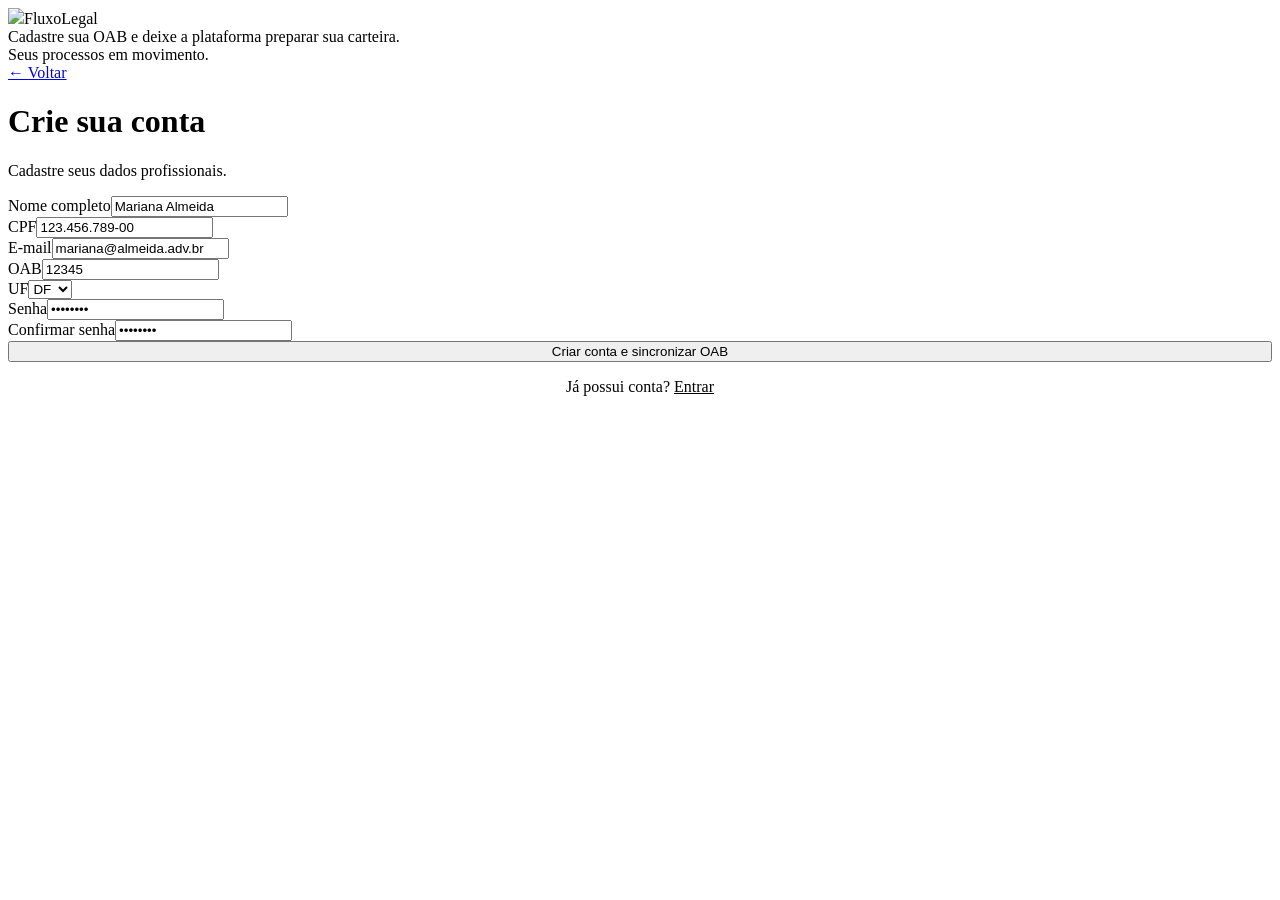
==== cadastro.html @ 8bb3e583 "Add files via upload" ====
<!doctype html><html lang="pt-BR"><head><meta charset="utf-8"><meta name="viewport" content="width=device-width,initial-scale=1"><title>Cadastro — FluxoLegal</title><link rel="stylesheet" href="assets/css/styles.css"></head><body>
<div class="auth-shell"><aside class="auth-art"><div class="brand"><img src="assets/images/logo.png"><span>FluxoLegal</span></div><div class="auth-quote">Cadastre sua OAB e deixe a plataforma preparar sua carteira.</div><div class="muted">Seus processos em movimento.</div></aside>
<main class="auth-form-wrap"><div class="auth-form"><a class="btn btn-secondary" href="index.html">← Voltar</a><h1>Crie sua conta</h1><p class="muted">Cadastre seus dados profissionais.</p><form onsubmit="startOnboarding(event)"><div class="form-grid"><div class="field full"><label>Nome completo</label><input required value="Mariana Almeida"></div><div class="field"><label>CPF</label><input required value="123.456.789-00"></div><div class="field"><label>E-mail</label><input type="email" required value="mariana@almeida.adv.br"></div><div class="field"><label>OAB</label><input required value="12345"></div><div class="field"><label>UF</label><select><option>DF</option><option>SP</option><option>MG</option><option>GO</option><option>TO</option></select></div><div class="field"><label>Senha</label><input type="password" required value="12345678"></div><div class="field"><label>Confirmar senha</label><input type="password" required value="12345678"></div></div><button class="btn btn-primary" style="width:100%">Criar conta e sincronizar OAB</button></form><p class="muted" style="text-align:center">Já possui conta? <a href="login.html" style="color:var(--brand)">Entrar</a></p></div></main></div><script src="assets/js/app.js"></script></body></html>
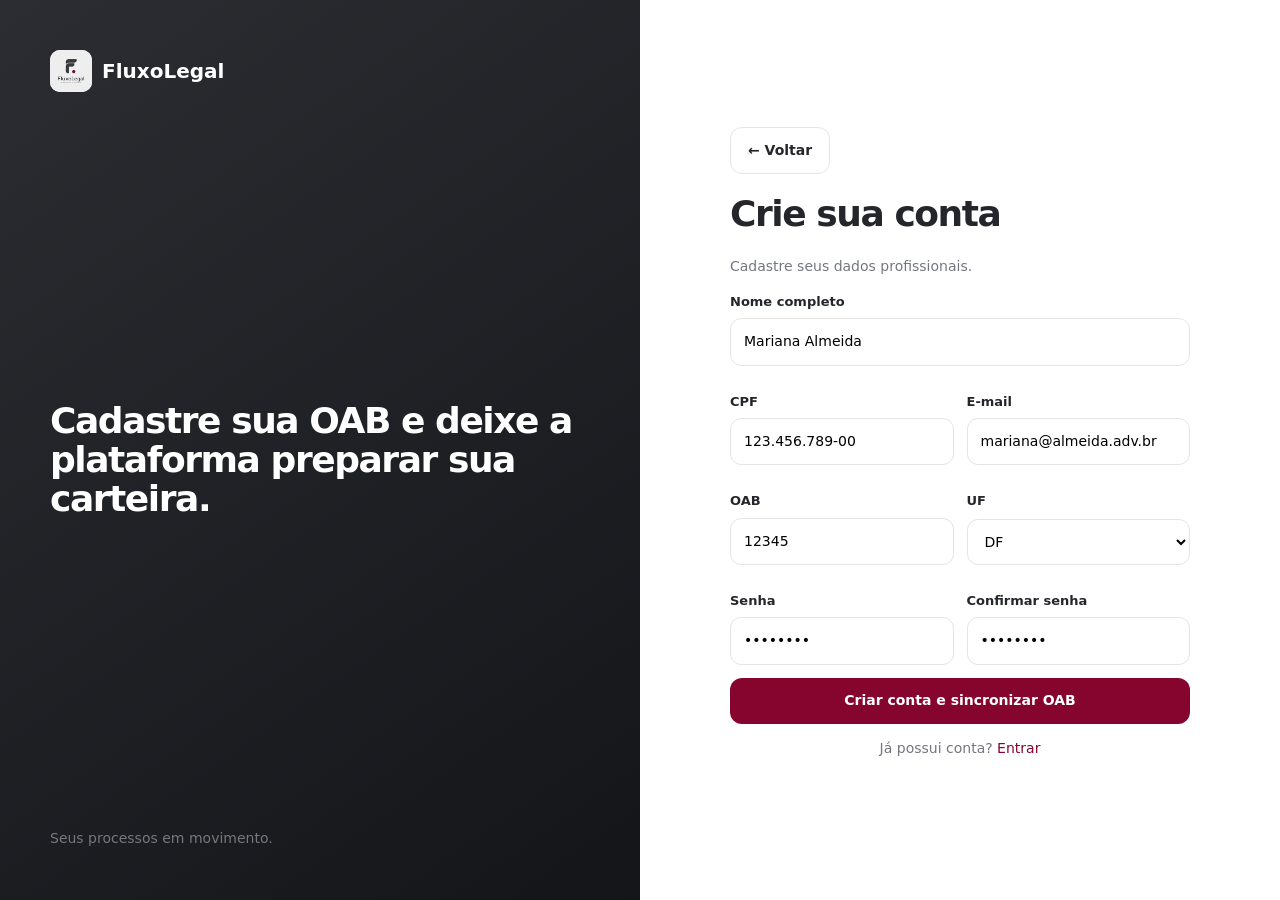
==== commit 6d1fad0c: "Add auth.css stylesheet to cadastro.html" ====
--- a/cadastro.html
+++ b/cadastro.html
@@ -1,3 +1,8 @@
-<!doctype html><html lang="pt-BR"><head><meta charset="utf-8"><meta name="viewport" content="width=device-width,initial-scale=1"><title>Cadastro — FluxoLegal</title><link rel="stylesheet" href="assets/css/styles.css"></head><body>
+<!doctype html><html lang="pt-BR"><head><meta charset="utf-8">
+<meta name="viewport" content="width=device-width,initial-scale=1">
+<title>Cadastro — FluxoLegal</title>
+<link rel="stylesheet" href="assets/css/styles.css">
+<link rel="stylesheet" href="assets/css/auth.css">
+</head><body>
 <div class="auth-shell"><aside class="auth-art"><div class="brand"><img src="assets/images/logo.png"><span>FluxoLegal</span></div><div class="auth-quote">Cadastre sua OAB e deixe a plataforma preparar sua carteira.</div><div class="muted">Seus processos em movimento.</div></aside>
-<main class="auth-form-wrap"><div class="auth-form"><a class="btn btn-secondary" href="index.html">← Voltar</a><h1>Crie sua conta</h1><p class="muted">Cadastre seus dados profissionais.</p><form onsubmit="startOnboarding(event)"><div class="form-grid"><div class="field full"><label>Nome completo</label><input required value="Mariana Almeida"></div><div class="field"><label>CPF</label><input required value="123.456.789-00"></div><div class="field"><label>E-mail</label><input type="email" required value="mariana@almeida.adv.br"></div><div class="field"><label>OAB</label><input required value="12345"></div><div class="field"><label>UF</label><select><option>DF</option><option>SP</option><option>MG</option><option>GO</option><option>TO</option></select></div><div class="field"><label>Senha</label><input type="password" required value="12345678"></div><div class="field"><label>Confirmar senha</label><input type="password" required value="12345678"></div></div><button class="btn btn-primary" style="width:100%">Criar conta e sincronizar OAB</button></form><p class="muted" style="text-align:center">Já possui conta? <a href="login.html" style="color:var(--brand)">Entrar</a></p></div></main></div><script src="assets/js/app.js"></script></body></html>+<main class="auth-form-wrap"><div class="auth-form"><a class="btn btn-secondary" href="index.html">← Voltar</a><h1>Crie sua conta</h1><p class="muted">Cadastre seus dados profissionais.</p><form onsubmit="startOnboarding(event)"><div class="form-grid"><div class="field full"><label>Nome completo</label><input required value="Mariana Almeida"></div><div class="field"><label>CPF</label><input required value="123.456.789-00"></div><div class="field"><label>E-mail</label><input type="email" required value="mariana@almeida.adv.br"></div><div class="field"><label>OAB</label><input required value="12345"></div><div class="field"><label>UF</label><select><option>DF</option><option>SP</option><option>MG</option><option>GO</option><option>TO</option></select></div><div class="field"><label>Senha</label><input type="password" required value="12345678"></div><div class="field"><label>Confirmar senha</label><input type="password" required value="12345678"></div></div><button class="btn btn-primary" style="width:100%">Criar conta e sincronizar OAB</button></form><p class="muted" style="text-align:center">Já possui conta? <a href="login.html" style="color:var(--brand)">Entrar</a></p></div></main></div><script src="assets/js/app.js"></script></body></html>
--- a/assets/css/styles.css
+++ b/assets/css/styles.css
@@ -0,0 +1,272 @@
+
+:root{
+  --bg:#f6f4f2;--card:#fff;--ink:#25262b;--muted:#747780;--line:#e8e4e1;
+  --brand:#85052f;--brand-dark:#640022;--soft:#f7edf1;--ok:#167257;--warn:#9a5a00;
+  --graphite:#25262b;--shadow:0 10px 30px rgba(20,20,25,.06);--radius:18px
+}
+*{box-sizing:border-box}
+html{scroll-behavior:smooth}
+body{margin:0;font:400 14px/1.55 Inter,system-ui,-apple-system,BlinkMacSystemFont,"Segoe UI",sans-serif;color:var(--ink);background:var(--bg)}
+button,input,select,textarea{font:inherit}
+button{cursor:pointer}
+a{text-decoration:none;color:inherit}
+img{max-width:100%;display:block}
+.container{width:min(1140px,calc(100% - 36px));margin:auto}
+.hidden{display:none!important}
+.muted{color:var(--muted)}
+.eyebrow{font-size:11px;letter-spacing:.12em;text-transform:uppercase;color:var(--brand);font-weight:700}
+.card{background:var(--card);border:1px solid var(--line);border-radius:var(--radius);box-shadow:var(--shadow)}
+.btn{border:0;border-radius:12px;padding:12px 17px;font-weight:650;display:inline-flex;align-items:center;justify-content:center;gap:8px}
+.btn-primary{background:var(--brand);color:#fff}
+.btn-primary:hover{background:var(--brand-dark)}
+.btn-secondary{background:#fff;border:1px solid var(--line)}
+.badge{display:inline-flex;align-items:center;gap:7px;padding:6px 9px;border-radius:999px;font-size:11px;font-weight:650}
+.badge-live{background:#eaf6f1;color:var(--ok)}
+.status{display:inline-flex;padding:5px 8px;border-radius:999px;font-size:11px;font-weight:650}
+.status-wait{background:#fff1df;color:var(--warn)}
+.status-run{background:#edf1ff;color:#4258a7}
+.status-new{background:#eaf6f1;color:var(--ok)}
+
+/* Header público */
+.site-header{position:sticky;top:0;z-index:30;background:rgba(246,244,242,.9);backdrop-filter:blur(14px);border-bottom:1px solid var(--line)}
+.site-header:after{content:"";display:block;height:1px;background:linear-gradient(90deg,transparent,rgba(133,5,47,.55),rgba(34,91,174,.25),transparent)}
+.navbar{height:72px;display:flex;align-items:center;justify-content:space-between;gap:20px}
+.brand{display:flex;align-items:center;gap:10px;font-size:20px;font-weight:700}
+.brand img{width:42px;height:42px;object-fit:contain}
+.navlinks{display:flex;gap:26px;font-weight:600;color:#555860}
+.nav-actions{display:flex;gap:10px}
+
+/* Landing */
+.hero{padding:82px 0 68px}
+.hero-grid{display:grid;grid-template-columns:1.05fr .95fr;gap:52px;align-items:center}
+.hero h1{font-size:clamp(44px,6vw,72px);line-height:1;letter-spacing:-.05em;margin:12px 0 20px;font-weight:620}
+.hero h1 span{color:var(--brand)}
+.hero p{font-size:19px;color:#62656d;max-width:640px}
+.hero-actions{display:flex;gap:12px;flex-wrap:wrap;margin:26px 0}
+.trust{display:flex;gap:20px;flex-wrap:wrap;color:#666;font-weight:600;font-size:13px}
+.trust b{color:var(--brand)}
+.mock{background:#222329;border-radius:28px;padding:17px;box-shadow:0 30px 80px rgba(20,20,25,.22)}
+.mock-in{background:#faf9f8;border-radius:18px;overflow:hidden}
+.mock-top{height:46px;background:#fff;border-bottom:1px solid var(--line);display:flex;align-items:center;gap:6px;padding:0 15px}
+.mock-top i{width:8px;height:8px;border-radius:50%;background:#d6d2d0}
+.mock-body{display:grid;grid-template-columns:120px 1fr;min-height:370px}
+.mock-side{background:#292a30;padding:18px 12px}
+.mock-side div{height:10px;background:#484a52;border-radius:8px;margin-bottom:12px}
+.mock-side div:first-child{background:var(--brand)}
+.mock-main{padding:22px}.mock-title{width:35%;height:14px;background:#333;border-radius:8px;margin-bottom:16px}
+.mini-grid{display:grid;grid-template-columns:repeat(3,1fr);gap:9px}
+.mini-card{background:#fff;border:1px solid var(--line);border-radius:11px;padding:11px}
+.mini-card b{display:block;font-size:20px}
+.mini-table{margin-top:14px;background:#fff;border:1px solid var(--line);border-radius:11px;overflow:hidden}
+.mini-row{height:47px;display:grid;grid-template-columns:1.5fr .7fr .8fr;align-items:center;padding:0 11px;border-top:1px solid var(--line);font-size:9px}
+.mini-row:first-child{border-top:0;background:#f7f5f3;font-weight:650}
+.section{padding:82px 0}
+.section-alt{background:#efebe8}
+.section-head{max-width:760px;margin-bottom:34px}
+.section h2{font-size:clamp(34px,4vw,50px);line-height:1.06;letter-spacing:-.04em;margin:8px 0 12px;font-weight:620}
+.section-head p{font-size:17px;color:var(--muted)}
+.grid-3{display:grid;grid-template-columns:repeat(3,1fr);gap:17px}
+.feature,.step,.price-card,.testimonial,.court{padding:25px}
+.icon{width:44px;height:44px;border-radius:12px;background:var(--soft);color:var(--brand);display:grid;place-items:center;font-weight:700;margin-bottom:28px}
+.feature h3,.step h3,.price-card h3{font-size:20px;margin:0 0 8px}
+.feature p,.step p{color:var(--muted);margin:0}
+.step-no{font-weight:700;color:var(--brand);margin-bottom:28px}
+.stat-strip{margin-top:34px;background:linear-gradient(135deg,#111821,#071326);color:#fff;border-radius:22px;padding:26px;display:grid;grid-template-columns:repeat(4,1fr);gap:18px;box-shadow:0 22px 60px rgba(8,22,45,.18)}
+.stat{text-align:center;padding:8px 16px;border-right:1px solid rgba(255,255,255,.14)}
+.stat:last-child{border-right:0}
+.stat strong{display:block;font-size:34px;font-weight:650;letter-spacing:-.04em;font-variant-numeric:tabular-nums}
+.stat span{color:#c8d0df}
+.integration-layout{display:grid;grid-template-columns:.9fr 1.1fr;gap:36px;align-items:center}
+.integration-diagram{padding:28px;display:grid;grid-template-columns:1fr auto 1fr;gap:20px;align-items:center}
+.system-list{display:grid;gap:12px}
+.system-card{border:1px solid var(--line);border-radius:13px;padding:13px 14px;background:#fff;font-weight:600}
+.api-core{width:104px;height:104px;border-radius:50%;display:grid;place-items:center;background:linear-gradient(145deg,#0a1730,#111f3f);color:#fff;font-size:26px;font-weight:650}
+.arrow-line{height:2px;background:linear-gradient(90deg,var(--brand),#1959d8);position:relative}
+.arrow-line:after{content:"";position:absolute;right:-1px;top:-4px;border-left:7px solid #1959d8;border-top:5px solid transparent;border-bottom:5px solid transparent}
+.check-list{display:grid;gap:11px;margin:24px 0}
+.check-list div:before{content:"✓";color:var(--brand);font-weight:700;margin-right:9px}
+.courts{display:grid;grid-template-columns:repeat(4,1fr);gap:14px}
+.court{text-align:center}
+.court-badge{width:44px;height:44px;border-radius:12px;background:#f1f4fa;color:#18345f;display:grid;place-items:center;margin:0 auto 12px;font-weight:650}
+.court b{display:block;font-size:15px}.court span{font-size:12px;color:var(--muted)}
+.price-card{display:flex;flex-direction:column}
+.price-card.featured{border:2px solid var(--brand);transform:translateY(-6px)}
+.price{font-size:38px;font-weight:650;margin:14px 0}.price small{font-size:14px;color:var(--muted)}
+.price-card ul{list-style:none;padding:0;display:grid;gap:10px;color:#5c5f67;margin:0 0 24px}
+.price-card li:before{content:"✓";color:var(--brand);font-weight:700;margin-right:8px}
+.price-card .btn{margin-top:auto}
+.testimonials{display:grid;grid-template-columns:repeat(3,1fr);gap:18px}
+.person{display:flex;align-items:center;gap:12px;margin-bottom:17px}
+.person img{width:52px;height:52px;border-radius:50%;object-fit:cover;border:2px solid #fff;box-shadow:0 0 0 1px var(--line)}
+.person b{display:block}.social{font-size:11px;color:var(--muted)}.stars{color:#f0a000;letter-spacing:2px;margin-bottom:12px}
+.testimonial p{color:#565a64}
+.faq details{background:#fff;border:1px solid var(--line);border-radius:14px;padding:17px 19px;margin-bottom:10px}
+.faq summary{font-weight:650;cursor:pointer}.faq p{color:var(--muted)}
+
+/* Auth */
+.auth-shell{min-height:100vh;display:grid;grid-template-columns:1fr 1fr;background:#fff}
+.auth-art{background:linear-gradient(145deg,#2c2d32,#141519);color:#fff;padding:50px;display:flex;flex-direction:column;justify-content:space-between}
+.auth-art .brand img{background:#fff;border-radius:10px}
+.auth-quote{font-size:36px;line-height:1.08;letter-spacing:-.04em;font-weight:620}
+.auth-quote span{color:#d79aad}
+.auth-form-wrap{display:grid;place-items:center;padding:38px}.auth-form{width:min(460px,100%)}
+.auth-form h1{font-size:36px;letter-spacing:-.04em;margin:12px 0 6px;font-weight:620}
+.form-grid{display:grid;grid-template-columns:1fr 1fr;gap:13px}
+.field{display:grid;gap:6px;margin-bottom:13px}.field.full{grid-column:1/-1}
+.field label{font-size:13px;font-weight:600}
+.field input,.field select,.field textarea{width:100%;border:1px solid var(--line);border-radius:11px;padding:12px 13px;outline:0;background:#fff}
+.field input:focus,.field select:focus,.field textarea:focus{border-color:var(--brand);box-shadow:0 0 0 3px rgba(133,5,47,.08)}
+.login-profile{text-align:center;margin:4px 0 22px}
+.login-profile img{width:96px;height:96px;border-radius:50%;object-fit:cover;margin:0 auto 12px;border:4px solid #fff;box-shadow:0 0 0 1px var(--line),0 12px 30px rgba(20,20,25,.12)}
+.login-profile b{display:block;font-size:17px}
+
+/* Onboarding */
+.onboarding{min-height:100vh;display:grid;place-items:center;padding:25px;background:#f3f0ee}
+.onboard-card{width:min(650px,100%);padding:38px;text-align:center}
+.loader{width:74px;height:74px;border:7px solid #eadfe3;border-top-color:var(--brand);border-radius:50%;margin:0 auto 20px;animation:spin 1s linear infinite}
+@keyframes spin{to{transform:rotate(360deg)}}
+.progress{height:9px;background:#ece6e3;border-radius:999px;overflow:hidden;margin:22px 0}
+.progress span{display:block;height:100%;background:var(--brand);animation:grow 3s forwards}
+@keyframes grow{from{width:5%}to{width:100%}}
+
+/* App */
+.app-shell{min-height:100vh;display:grid;grid-template-columns:245px 1fr}
+.sidebar{background:#222329;color:#d6d7dd;padding:20px 15px;position:sticky;top:0;height:100vh;display:flex;flex-direction:column}
+.app-brand{display:flex;align-items:center;gap:10px;color:#fff;font-size:19px;font-weight:650;padding:4px 7px 22px}
+.app-brand img{width:38px;height:38px;background:#fff;border-radius:9px;object-fit:contain}
+.side-nav{display:grid;gap:4px}
+.side-nav a{color:#aeb0b8;padding:11px 12px;border-radius:10px;font-weight:600}
+.side-nav a.active,.side-nav a:hover{background:#35363d;color:#fff}
+.side-user{margin-top:auto;border-top:1px solid #393a42;padding-top:15px;display:flex;align-items:center;gap:10px}
+.avatar{width:36px;height:36px;border-radius:50%;display:grid;place-items:center;background:var(--brand);color:#fff;font-weight:650}
+.app-main{min-width:0}.topbar{height:70px;background:rgba(255,255,255,.88);backdrop-filter:blur(12px);border-bottom:1px solid var(--line);display:flex;justify-content:space-between;align-items:center;padding:0 28px;position:sticky;top:0;z-index:10}
+.search{width:min(430px,48vw);border:1px solid var(--line);background:#f8f6f5;border-radius:11px;padding:10px 12px}
+.app-content{padding:28px;max-width:1500px;margin:auto}
+.page-head{display:flex;justify-content:space-between;gap:20px;margin-bottom:20px}.page-head h1{font-size:29px;letter-spacing:-.035em;margin:3px 0;font-weight:620}
+.metrics{display:grid;grid-template-columns:repeat(4,1fr);gap:14px}.metric{padding:19px}.metric b{display:block;font-size:30px;margin:7px 0;font-weight:650}.metric small{color:var(--ok)}
+.two{display:grid;grid-template-columns:1.45fr .8fr;gap:17px;margin-top:17px}.panel{padding:19px}.panel-head{display:flex;justify-content:space-between;align-items:center;margin-bottom:10px}.panel h2{margin:0;font-size:18px;font-weight:620}
+.text-btn{border:0;background:none;color:var(--brand);font-weight:650}
+table{width:100%;border-collapse:collapse}th,td{padding:12px 9px;border-top:1px solid var(--line);text-align:left}th{font-size:10px;text-transform:uppercase;letter-spacing:.08em;color:#84868f}
+tbody tr:hover td{background:#faf8f7}.cnj{font-weight:650;font-size:13px}.small{font-size:12px;color:var(--muted)}
+.feed{display:flex;gap:11px;padding:13px 0;border-top:1px solid var(--line)}.feed i{width:10px;height:10px;border-radius:50%;background:var(--brand);margin-top:5px;box-shadow:0 0 0 4px var(--soft)}
+.toolbar{display:flex;gap:8px;margin-bottom:14px;flex-wrap:wrap}.filter{border:1px solid var(--line);background:#fff;border-radius:10px;padding:9px 11px}
+.process-head{display:flex;justify-content:space-between;gap:20px;padding:20px}.process-no{font-size:22px;font-weight:650}
+.detail{display:grid;grid-template-columns:1.35fr .65fr;gap:17px;margin-top:17px}.timeline{position:relative;padding-left:23px}.timeline:before{content:"";position:absolute;left:7px;top:7px;bottom:8px;width:2px;background:#e5dfdc}.event{position:relative;padding:0 0 22px 11px}.event:before{content:"";position:absolute;left:-20px;top:4px;width:10px;height:10px;border-radius:50%;background:#fff;border:3px solid var(--brand)}
+.code{background:#15161a;color:#dfe3e9;border-radius:14px;padding:17px;font:12px/1.6 ui-monospace,monospace;overflow:auto}.account{display:grid;grid-template-columns:1fr 1fr;gap:17px}
+
+/* Footer */
+.site-footer{background:#25262b;color:#d8d9de;padding:64px 0 24px}
+.footer-grid{display:grid;grid-template-columns:1.05fr .7fr .75fr 1.25fr;gap:34px;align-items:start}
+.footer-brand{display:flex;align-items:center;gap:12px;color:#fff;font-size:20px;font-weight:650;margin-bottom:16px}
+.footer-brand img{width:46px;height:46px;object-fit:contain;background:#fff;border-radius:10px}
+.footer-text{color:#b7bac2;margin:0 0 20px;max-width:310px}.footer-title{color:#fff;font-size:15px;font-weight:650;margin:0 0 16px}
+.footer-links{display:grid;gap:10px}.footer-links a{color:#bfc2ca}.footer-links a:hover{color:#fff}
+.social-links{display:flex;gap:10px;margin-top:18px}.social-links a{width:40px;height:40px;border-radius:10px;display:grid;place-items:center;background:#33353b;color:#f1f2f4;border:1px solid #41434a;font-size:14px;font-weight:650}
+.footer-contact{display:grid;gap:11px;color:#c4c7ce}.footer-contact a{color:#e3e4e8}
+.contact-form{display:grid;gap:11px}.contact-form input,.contact-form textarea{width:100%;border:1px solid #45474e;background:#303137;color:#fff;border-radius:11px;padding:12px 13px;outline:none}.contact-form textarea{min-height:110px;resize:vertical}
+.contact-form input::placeholder,.contact-form textarea::placeholder{color:#92959e}
+.footer-bottom{border-top:1px solid #41434a;margin-top:38px;padding-top:20px;display:flex;justify-content:space-between;gap:18px;color:#9fa2aa;font-size:12px}
+.whatsapp-float{position:fixed;right:22px;bottom:22px;width:58px;height:58px;border-radius:50%;display:grid;place-items:center;background:#25D366;color:#fff;font-size:25px;font-weight:700;box-shadow:0 14px 34px rgba(0,0,0,.24);z-index:80;border:3px solid #fff}
+
+@media(max-width:980px){
+  .hero-grid,.auth-shell,.two,.detail,.account,.integration-layout{grid-template-columns:1fr}
+  .auth-art{display:none}.grid-3{grid-template-columns:1fr 1fr}.app-shell{grid-template-columns:78px 1fr}
+  .app-brand span,.side-nav span,.side-user .meta{display:none}.metrics{grid-template-columns:1fr 1fr}
+  .courts{grid-template-columns:1fr 1fr}.testimonials{grid-template-columns:1fr}.stat-strip{grid-template-columns:1fr 1fr}.stat{border-right:0}
+  .footer-grid{grid-template-columns:1fr 1fr}
+}
+@media(max-width:680px){
+  .navlinks{display:none}.hero{padding-top:52px}.grid-3,.metrics,.form-grid,.stat-strip{grid-template-columns:1fr}
+  .app-shell{display:block}.sidebar{display:none}.app-content{padding:18px 14px}.topbar{padding:0 14px}.search{width:60vw}
+  .footer-grid{grid-template-columns:1fr}.footer-bottom{display:block}
+}
+
+
+/* Responsividade aprimorada */
+.table-scroll{width:100%;overflow-x:auto;-webkit-overflow-scrolling:touch}
+.table-scroll table{min-width:760px}
+.mobile-nav-toggle{display:none;border:1px solid var(--line);background:#fff;border-radius:10px;padding:9px 11px}
+.video-login-overlay{position:fixed;inset:0;background:#111;z-index:9999;display:flex;align-items:center;justify-content:center;overflow:hidden;opacity:0;pointer-events:none;transition:opacity .25s ease}
+.video-login-overlay.active{opacity:1;pointer-events:auto}
+.video-login-overlay video{position:absolute;inset:0;width:100%;height:100%;object-fit:cover;opacity:.20}
+.video-login-overlay .video-message{position:relative;z-index:2;color:#fff;text-align:center;padding:24px}
+.video-login-overlay .video-message strong{display:block;font-size:22px;font-weight:620;margin-bottom:8px}
+.tribunal-icon{width:26px;height:26px;display:block;margin:auto;stroke:currentColor;fill:none;stroke-width:1.8;stroke-linecap:round;stroke-linejoin:round}
+
+@media(max-width:1200px){
+  .container{width:min(1120px,calc(100% - 32px))}
+  .navlinks{gap:18px}
+  .hero-grid{gap:34px}
+  .footer-grid{grid-template-columns:1fr 1fr 1fr}
+  .footer-grid>div:last-child{grid-column:1/-1}
+}
+@media(max-width:980px){
+  .navbar{height:auto;min-height:68px;flex-wrap:wrap;padding:10px 0}
+  .navlinks{order:3;width:100%;justify-content:center;padding:8px 0 2px;border-top:1px solid var(--line)}
+  .hero{padding:58px 0 52px}
+  .hero-grid{grid-template-columns:1fr}
+  .mock{max-width:760px;margin:auto;width:100%}
+  .integration-diagram{grid-template-columns:1fr;gap:16px}
+  .integration-diagram .arrow-line{width:2px;height:34px;margin:auto;background:linear-gradient(var(--brand),#1959d8)}
+  .integration-diagram .arrow-line:after{right:-4px;top:auto;bottom:-1px;border-left:5px solid transparent;border-right:5px solid transparent;border-top:7px solid #1959d8;border-bottom:0}
+  .api-core{margin:auto}
+  .app-shell{grid-template-columns:210px 1fr}
+  .metrics{grid-template-columns:1fr 1fr}
+  .two,.detail,.account{grid-template-columns:1fr}
+  .topbar{padding:0 18px}
+}
+@media(max-width:760px){
+  .container{width:min(100% - 24px,720px)}
+  .navlinks{display:none}
+  .nav-actions .btn-secondary{display:none}
+  .hero h1{font-size:clamp(38px,12vw,54px)}
+  .hero p{font-size:17px}
+  .mock-body{grid-template-columns:78px 1fr;min-height:300px}
+  .mock-main{padding:14px}
+  .mini-grid{grid-template-columns:1fr}
+  .mini-card:nth-child(n+2){display:none}
+  .grid-3,.courts,.testimonials,.stat-strip{grid-template-columns:1fr}
+  .stat{border-right:0;border-bottom:1px solid rgba(255,255,255,.14)}
+  .stat:last-child{border-bottom:0}
+  .section{padding:58px 0}
+  .section h2{font-size:clamp(30px,9vw,42px)}
+  .auth-shell{display:block;min-height:100vh}
+  .auth-art{display:none}
+  .auth-form-wrap{padding:24px 16px;min-height:100vh;align-items:start}
+  .auth-form{width:100%;max-width:520px;margin:auto}
+  .form-grid{grid-template-columns:1fr}
+  .field.full{grid-column:auto}
+  .app-shell{display:block}
+  .sidebar{position:relative;height:auto;display:block;padding:12px}
+  .app-brand{padding:0 4px 12px}
+  .side-nav{display:flex;overflow-x:auto;gap:8px;padding-bottom:4px;scrollbar-width:none}
+  .side-nav::-webkit-scrollbar{display:none}
+  .side-nav a{white-space:nowrap;flex:0 0 auto;background:#2d2e34}
+  .side-user{display:none}
+  .topbar{position:relative;height:auto;min-height:64px;gap:10px;flex-wrap:wrap;padding:12px 14px}
+  .search{width:100%;order:2}
+  .app-content{padding:18px 12px}
+  .page-head{display:block}
+  .page-head>.btn{margin-top:14px}
+  .metrics{grid-template-columns:1fr}
+  .process-head{display:block}
+  .process-head .status{margin-top:12px}
+  .footer-grid{grid-template-columns:1fr}
+  .footer-grid>div:last-child{grid-column:auto}
+  .footer-bottom{display:block}
+}
+@media(max-width:480px){
+  .brand span{font-size:17px}
+  .nav-actions .btn{padding:10px 12px}
+  .hero-actions{display:grid}
+  .hero-actions .btn{width:100%}
+  .trust{display:grid;gap:10px}
+  .mock{padding:10px;border-radius:20px}
+  .mock-body{grid-template-columns:58px 1fr}
+  .mini-row{grid-template-columns:1.3fr .7fr;font-size:8px}
+  .mini-row span:last-child{display:none}
+  .stat strong{font-size:30px}
+  .footer-grid{gap:26px}
+  .whatsapp-float{width:52px;height:52px;right:14px;bottom:14px}
+  .login-profile img{width:84px;height:84px}
+}
